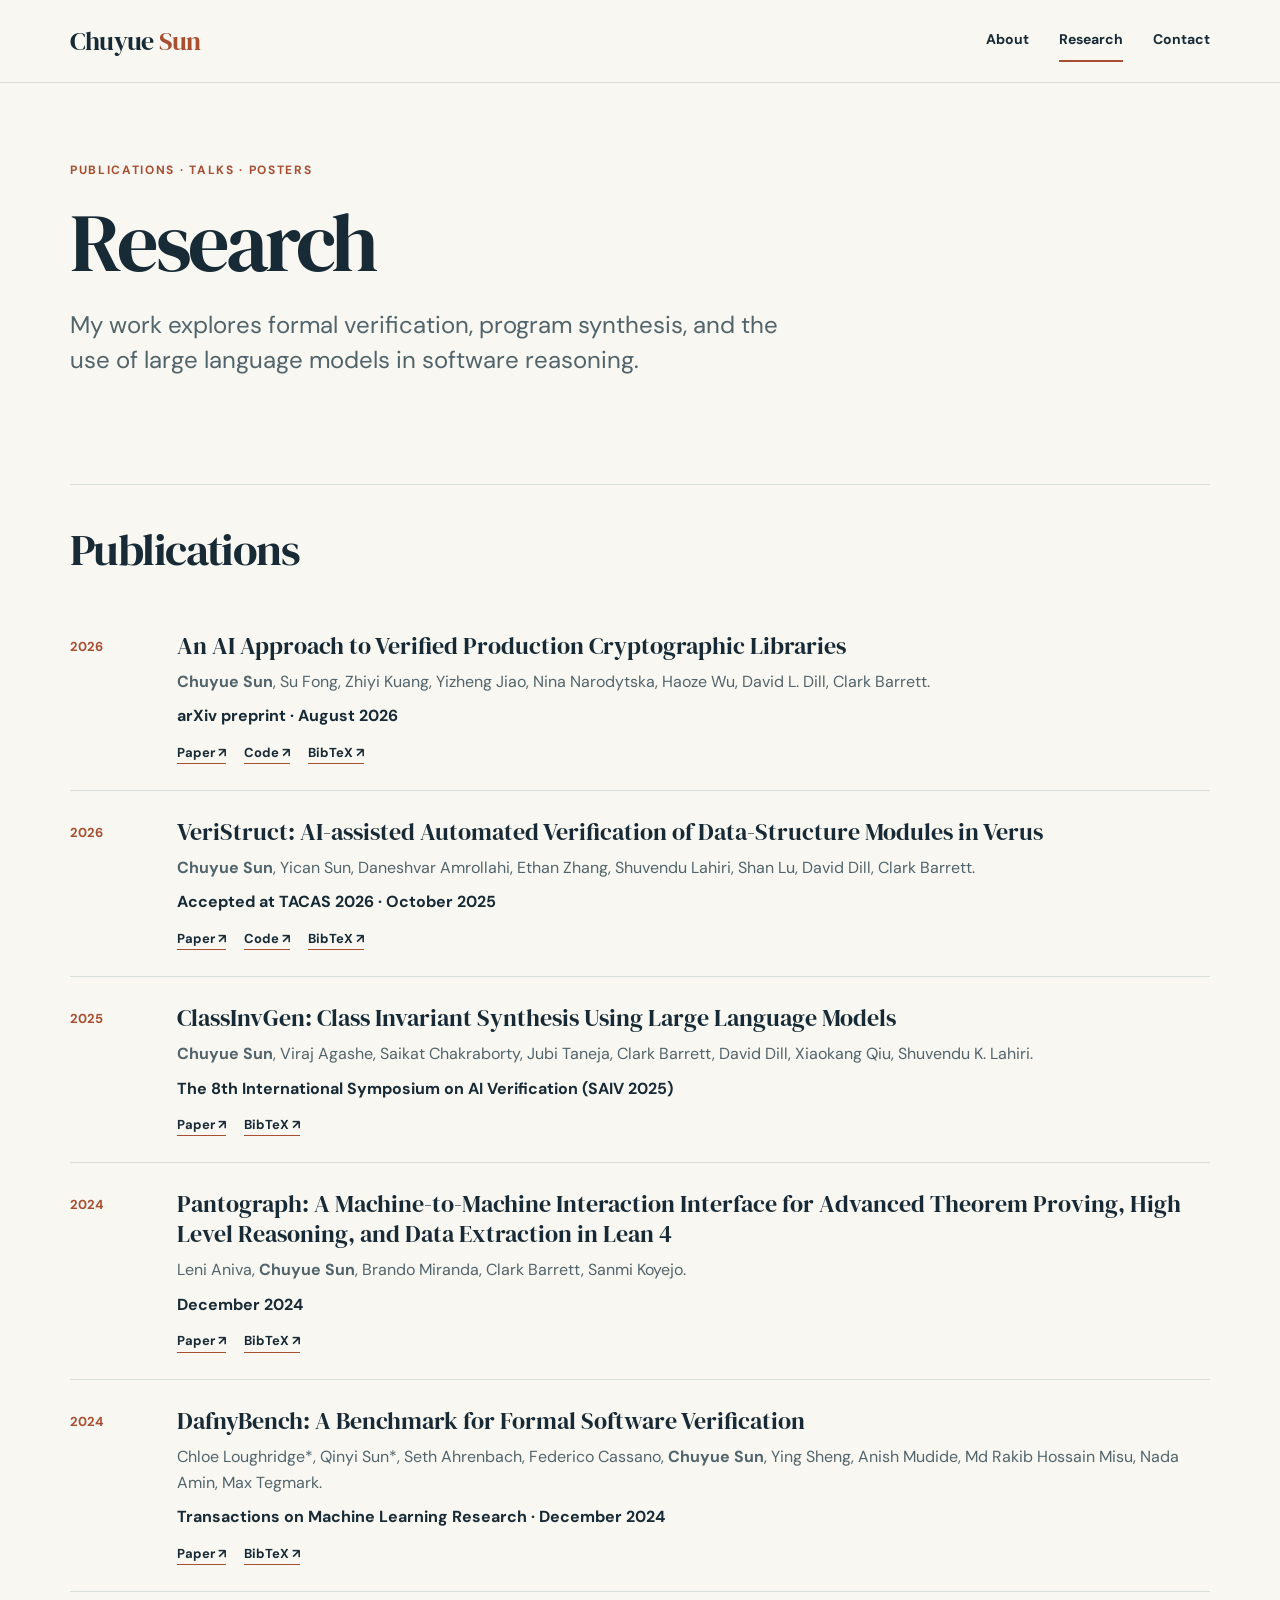
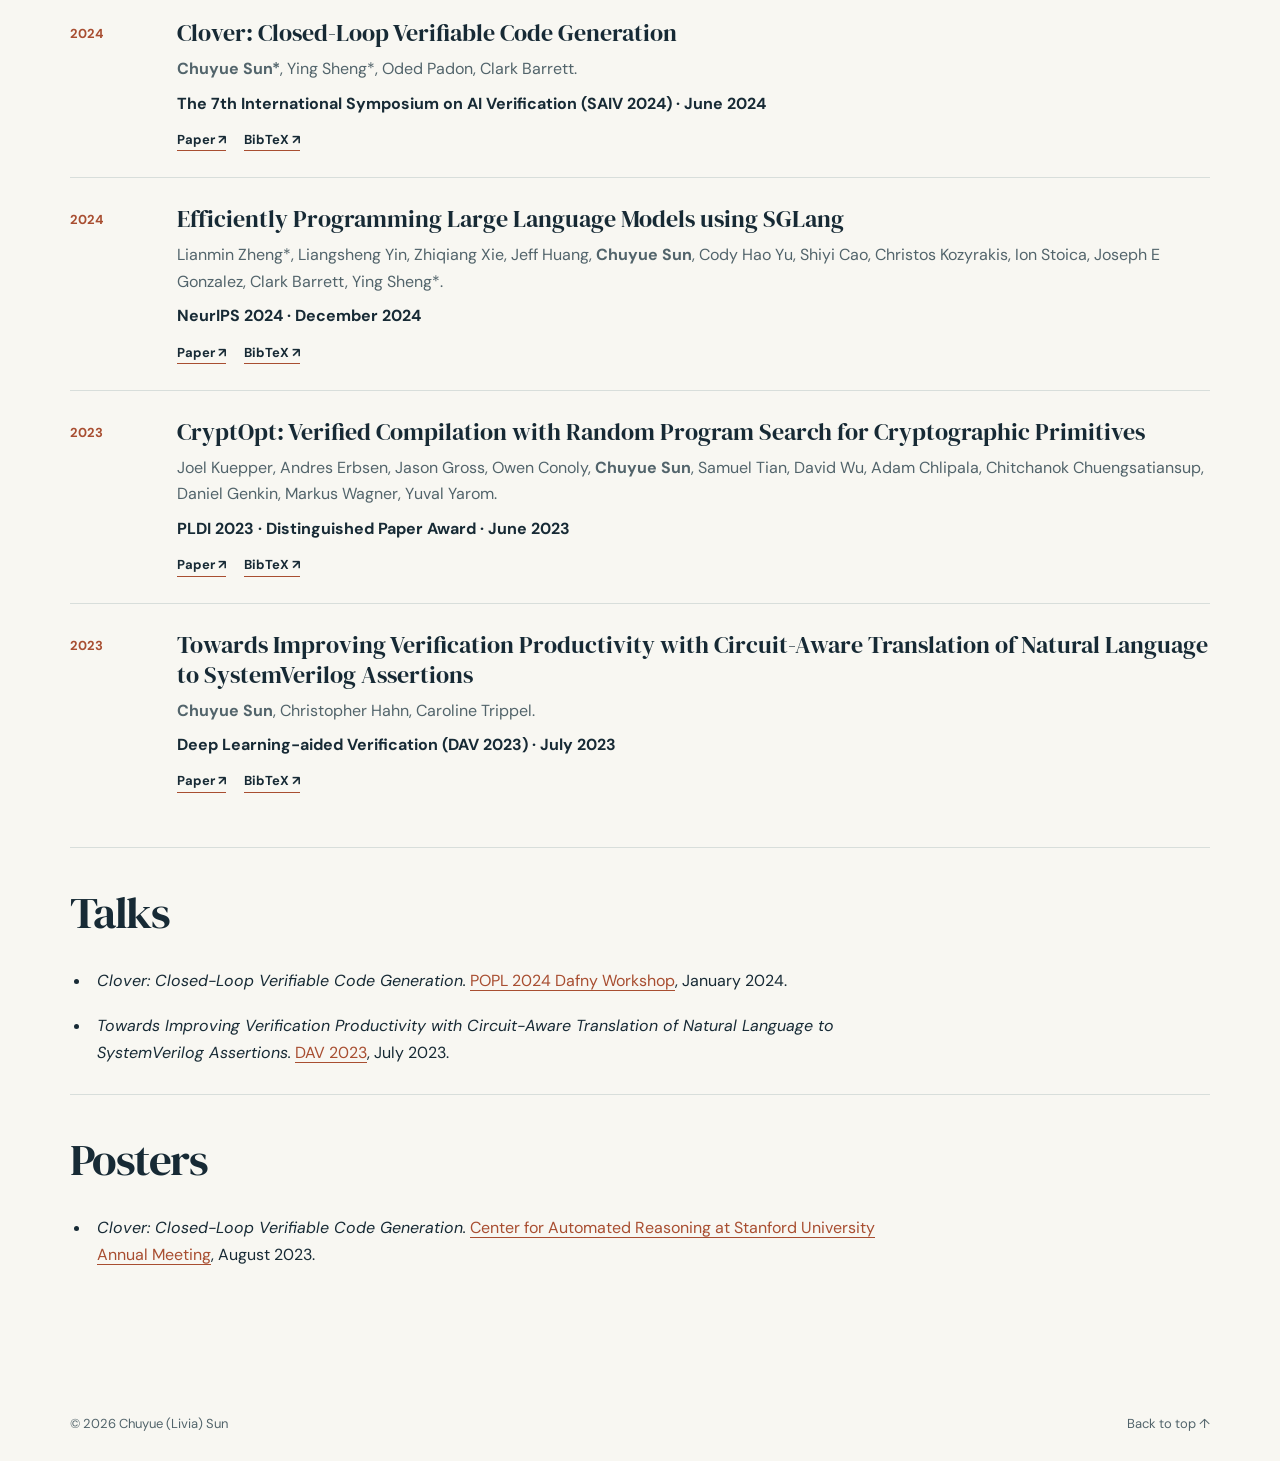
==== research.html @ 9aad71a8 "Create personal academic website" ====
<!doctype html>
<html lang="en">
<head>
  <meta charset="utf-8">
  <meta name="viewport" content="width=device-width, initial-scale=1">
  <meta name="description" content="Publications, talks, and posters by Chuyue (Livia) Sun.">
  <title>Research — Chuyue (Livia) Sun</title>
  <link rel="stylesheet" href="styles.css">
</head>
<body>
  <a class="skip-link" href="#main">Skip to content</a>
  <header class="site-header"><div class="container header-inner">
    <a class="wordmark" href="./">Chuyue <span>Sun</span></a>
    <nav aria-label="Main navigation"><a href="./">About</a><a aria-current="page" href="research.html">Research</a><a href="./#contact">Contact</a></nav>
  </div></header>
  <main id="main" class="container research-layout">
    <div class="page-intro"><p class="eyebrow">Publications · Talks · Posters</p><h1>Research</h1><p class="lead">My work explores formal verification, program synthesis, and the use of large language models in software reasoning.</p></div>
    <section class="research-section" aria-labelledby="publications"><h2 id="publications">Publications</h2>
      <article class="publication"><span class="pub-year">2026</span><div><h3>An AI Approach to Verified Production Cryptographic Libraries</h3><p><strong>Chuyue Sun</strong>, Su Fong, Zhiyi Kuang, Yizheng Jiao, Nina Narodytska, Haoze Wu, David L. Dill, Clark Barrett.</p><p class="venue">arXiv preprint · August 2026</p><div class="pub-links"><a href="https://arxiv.org/pdf/2608.00965">Paper ↗</a><a href="https://github.com/ChuyueSun/CryptoProver">Code ↗</a><a href="bibtex/cryptoprover.html">BibTeX ↗</a></div></div></article>
      <article class="publication"><span class="pub-year">2026</span><div><h3>VeriStruct: AI-assisted Automated Verification of Data-Structure Modules in Verus</h3><p><strong>Chuyue Sun</strong>, Yican Sun, Daneshvar Amrollahi, Ethan Zhang, Shuvendu Lahiri, Shan Lu, David Dill, Clark Barrett.</p><p class="venue">Accepted at TACAS 2026 · October 2025</p><div class="pub-links"><a href="https://arxiv.org/abs/2510.25015">Paper ↗</a><a href="https://github.com/ChuyueSun/VeriStruct">Code ↗</a><a href="bibtex/veristruct.html">BibTeX ↗</a></div></div></article>
      <article class="publication"><span class="pub-year">2025</span><div><h3>ClassInvGen: Class Invariant Synthesis Using Large Language Models</h3><p><strong>Chuyue Sun</strong>, Viraj Agashe, Saikat Chakraborty, Jubi Taneja, Clark Barrett, David Dill, Xiaokang Qiu, Shuvendu K. Lahiri.</p><p class="venue">The 8th International Symposium on AI Verification (SAIV 2025)</p><div class="pub-links"><a href="https://link.springer.com/chapter/10.1007/978-3-031-99991-8_4">Paper ↗</a><a href="bibtex/classinvgen.html">BibTeX ↗</a></div></div></article>
      <article class="publication"><span class="pub-year">2024</span><div><h3>Pantograph: A Machine-to-Machine Interaction Interface for Advanced Theorem Proving, High Level Reasoning, and Data Extraction in Lean 4</h3><p>Leni Aniva, <strong>Chuyue Sun</strong>, Brando Miranda, Clark Barrett, Sanmi Koyejo.</p><p class="venue">December 2024</p><div class="pub-links"><a href="https://arxiv.org/abs/2410.16429">Paper ↗</a><a href="bibtex/pantograph.html">BibTeX ↗</a></div></div></article>
      <article class="publication"><span class="pub-year">2024</span><div><h3>DafnyBench: A Benchmark for Formal Software Verification</h3><p>Chloe Loughridge*, Qinyi Sun*, Seth Ahrenbach, Federico Cassano, <strong>Chuyue Sun</strong>, Ying Sheng, Anish Mudide, Md Rakib Hossain Misu, Nada Amin, Max Tegmark.</p><p class="venue">Transactions on Machine Learning Research · December 2024</p><div class="pub-links"><a href="https://arxiv.org/abs/2406.08467">Paper ↗</a><a href="bibtex/dafnybench.html">BibTeX ↗</a></div></div></article>
      <article class="publication"><span class="pub-year">2024</span><div><h3>Clover: Closed-Loop Verifiable Code Generation</h3><p><strong>Chuyue Sun*</strong>, Ying Sheng*, Oded Padon, Clark Barrett.</p><p class="venue">The 7th International Symposium on AI Verification (SAIV 2024) · June 2024</p><div class="pub-links"><a href="https://arxiv.org/abs/2310.17807">Paper ↗</a><a href="bibtex/clover.html">BibTeX ↗</a></div></div></article>
      <article class="publication"><span class="pub-year">2024</span><div><h3>Efficiently Programming Large Language Models using SGLang</h3><p>Lianmin Zheng*, Liangsheng Yin, Zhiqiang Xie, Jeff Huang, <strong>Chuyue Sun</strong>, Cody Hao Yu, Shiyi Cao, Christos Kozyrakis, Ion Stoica, Joseph E Gonzalez, Clark Barrett, Ying Sheng*.</p><p class="venue">NeurIPS 2024 · December 2024</p><div class="pub-links"><a href="https://arxiv.org/abs/2312.07104">Paper ↗</a><a href="bibtex/sgl.html">BibTeX ↗</a></div></div></article>
      <article class="publication"><span class="pub-year">2023</span><div><h3>CryptOpt: Verified Compilation with Random Program Search for Cryptographic Primitives</h3><p>Joel Kuepper, Andres Erbsen, Jason Gross, Owen Conoly, <strong>Chuyue Sun</strong>, Samuel Tian, David Wu, Adam Chlipala, Chitchanok Chuengsatiansup, Daniel Genkin, Markus Wagner, Yuval Yarom.</p><p class="venue">PLDI 2023 · Distinguished Paper Award · June 2023</p><div class="pub-links"><a href="https://arxiv.org/abs/2211.10665">Paper ↗</a><a href="bibtex/cryptopt.html">BibTeX ↗</a></div></div></article>
      <article class="publication"><span class="pub-year">2023</span><div><h3>Towards Improving Verification Productivity with Circuit-Aware Translation of Natural Language to SystemVerilog Assertions</h3><p><strong>Chuyue Sun</strong>, Christopher Hahn, Caroline Trippel.</p><p class="venue">Deep Learning-aided Verification (DAV 2023) · July 2023</p><div class="pub-links"><a href="https://openreview.net/forum?id=FKH8qCuM44">Paper ↗</a><a href="bibtex/nl2spec.html">BibTeX ↗</a></div></div></article>
    </section>
    <section class="research-section" aria-labelledby="talks"><h2 id="talks">Talks</h2><ul class="small-list"><li><em>Clover: Closed-Loop Verifiable Code Generation.</em> <a href="https://popl24.sigplan.org/details/dafny-2024-papers/1/CLOVER-Closed-Loop-Verifiable-Code-Generation">POPL 2024 Dafny Workshop</a>, January 2024.</li><li><em>Towards Improving Verification Productivity with Circuit-Aware Translation of Natural Language to SystemVerilog Assertions.</em> <a href="https://dav-workshop.github.io/">DAV 2023</a>, July 2023.</li></ul></section>
    <section class="research-section" aria-labelledby="posters"><h2 id="posters">Posters</h2><ul class="small-list"><li><em>Clover: Closed-Loop Verifiable Code Generation.</em> <a href="https://centaur.stanford.edu/event_centaur_2023.html">Center for Automated Reasoning at Stanford University Annual Meeting</a>, August 2023.</li></ul></section>
  </main>
  <footer class="site-footer"><div class="container"><span>© 2026 Chuyue (Livia) Sun</span><a href="#main">Back to top ↑</a></div></footer>
</body>
</html>
---- styles.css ----
@import url('https://fonts.googleapis.com/css2?family=DM+Sans:wght@400;500;600;700&family=DM+Serif+Display:ital@0;1&display=swap');

:root { color-scheme: light; --ink:#172a35; --muted:#52646b; --paper:#f8f7f2; --white:#fff; --accent:#a84e31; --line:#d8dedb; }
* { box-sizing:border-box; }
html { scroll-behavior:smooth; }
body { margin:0; background:var(--paper); color:var(--ink); font-family:'DM Sans',Arial,sans-serif; font-size:16px; line-height:1.65; }
a { color:inherit; text-underline-offset:.22em; }
a:hover { color:var(--accent); }
a:focus-visible { outline:3px solid var(--accent); outline-offset:4px; }
.container { width:min(1140px, calc(100% - 48px)); margin-inline:auto; }
.skip-link { position:absolute; top:-100px; left:16px; z-index:10; padding:10px 16px; background:var(--ink); color:white; }
.skip-link:focus { top:12px; }
.site-header { border-bottom:1px solid var(--line); }
.header-inner { min-height:82px; display:flex; align-items:center; justify-content:space-between; gap:24px; }
.wordmark { font-family:'DM Serif Display',Georgia,serif; font-size:26px; text-decoration:none; letter-spacing:-.03em; white-space:nowrap; }
.wordmark span { color:var(--accent); }
nav { display:flex; gap:30px; align-items:center; font-size:14px; font-weight:700; }
nav a { text-decoration:none; padding:8px 0; border-bottom:2px solid transparent; }
nav a[aria-current] { border-color:var(--accent); }
.hero { min-height:620px; padding-block:84px 94px; display:grid; grid-template-columns:1.25fr .75fr; align-items:center; gap:9%; }
.eyebrow,.section-kicker,.work-meta { color:var(--accent); text-transform:uppercase; letter-spacing:.14em; font-size:12px; font-weight:700; }
h1,h2,h3,p { margin-top:0; }
h1,h2,h3 { font-family:'DM Serif Display',Georgia,serif; font-weight:400; line-height:1.12; }
h1 { font-size:clamp(56px,6.4vw,94px); letter-spacing:-.045em; margin:25px 0 24px; }
h1 em { color:var(--accent); font-weight:400; white-space:nowrap; }
.lead { color:var(--muted); font-size:clamp(19px,2vw,24px); line-height:1.48; max-width:560px; }
.hero-actions { display:flex; align-items:center; gap:32px; flex-wrap:wrap; margin-top:36px; }
.button { display:inline-flex; align-items:center; gap:30px; background:var(--ink); color:white; padding:15px 22px; text-decoration:none; font-weight:700; font-size:14px; }
.button:hover { background:var(--accent); color:white; }
.text-link { font-weight:700; font-size:14px; text-decoration:none; border-bottom:1px solid currentColor; padding-bottom:3px; }
.portrait-wrap { position:relative; max-width:420px; margin-left:auto; }
.portrait { width:100%; height:auto; aspect-ratio:1; object-fit:cover; display:block; filter:saturate(.85); }
.portrait-caption { position:absolute; right:-22px; bottom:-22px; padding:10px 15px; background:var(--white); font-family:'DM Serif Display',Georgia,serif; font-size:18px; box-shadow:0 8px 30px #172a351c; }
.section-band { background:#e9eeea; padding:94px 0 100px; }
.about-grid,.contact-grid { display:grid; grid-template-columns:1fr 1.2fr; gap:12%; }
.section-kicker { margin-bottom:24px; }
h2 { font-size:clamp(38px,4.3vw,60px); letter-spacing:-.035em; margin-bottom:0; }
.prose { font-size:18px; line-height:1.8; }
.prose p:last-child { margin-bottom:0; }
.prose a { text-decoration-color:var(--accent); }
.featured { padding-block:96px 110px; }
.section-heading { display:flex; justify-content:space-between; align-items:end; gap:24px; margin-bottom:40px; }
.featured-grid { display:grid; grid-template-columns:repeat(3,1fr); border-top:1px solid var(--line); border-left:1px solid var(--line); }
.work-card { min-height:295px; padding:30px; border-right:1px solid var(--line); border-bottom:1px solid var(--line); display:flex; flex-direction:column; }
.work-card h3 { font-size:32px; margin:16px 0 11px; }
.work-card p:not(.work-meta) { color:var(--muted); }
.work-card a { margin-top:auto; font-size:14px; font-weight:700; text-decoration:none; }
.contact-band { background:var(--ink); color:white; padding:86px 0 96px; }
.contact-band .section-kicker { color:#e9a38d; }
.contact-band a:hover { color:#e9a38d; }
.social-links { display:flex; gap:26px; flex-wrap:wrap; margin-top:8px; font-size:16px; font-weight:700; }
.site-footer { font-size:13px; color:var(--muted); }
.site-footer .container { min-height:74px; display:flex; align-items:center; justify-content:space-between; gap:20px; }
.site-footer a { text-decoration:none; }

.page-intro { padding:78px 0 54px; max-width:850px; }
.page-intro h1 { margin:16px 0 18px; }
.page-intro .lead { max-width:740px; }
.research-layout { padding-bottom:100px; }
.research-section { border-top:1px solid var(--line); padding-top:40px; margin-top:28px; }
.research-section h2 { font-size:clamp(34px,3.5vw,48px); margin-bottom:30px; }
.publication { display:grid; grid-template-columns:85px 1fr; gap:22px; padding:26px 0; border-top:1px solid var(--line); }
.publication:first-of-type { border-top:0; }
.pub-year { color:var(--accent); font-size:13px; font-weight:700; padding-top:5px; }
.publication h3 { font-size:24px; line-height:1.25; margin-bottom:8px; }
.publication p { color:var(--muted); margin:0 0 8px; }
.publication .venue { color:var(--ink); font-weight:700; }
.pub-links { display:flex; flex-wrap:wrap; gap:18px; margin-top:12px; font-size:13px; font-weight:700; }
.pub-links a { text-decoration:none; border-bottom:1px solid var(--accent); }
.small-list { padding-left:21px; max-width:850px; }
.small-list li { margin-bottom:19px; padding-left:6px; }
.small-list a { color:var(--accent); }
@media (max-width:800px) { .hero { min-height:0; grid-template-columns:1fr; gap:50px; padding-block:64px 78px; } .portrait-wrap { width:min(440px,90%); margin:0 auto; } .about-grid,.contact-grid { grid-template-columns:1fr; gap:28px; } .featured-grid { grid-template-columns:1fr; } .work-card { min-height:220px; } }
@media (max-width:520px) { .container { width:min(100% - 32px,1140px); } .header-inner { min-height:70px; } .wordmark { font-size:22px; } nav { gap:14px; font-size:12px; } .hero { padding-top:48px; } h1 { font-size:52px; } .hero-actions { gap:22px; } .section-band,.featured,.contact-band { padding-block:64px; } .section-heading { align-items:start; flex-direction:column; } .publication { grid-template-columns:1fr; gap:4px; } .page-intro { padding-block:56px 34px; } .site-footer .container { flex-wrap:wrap; padding-block:20px; } }
@media (prefers-reduced-motion:reduce) { html { scroll-behavior:auto; } }
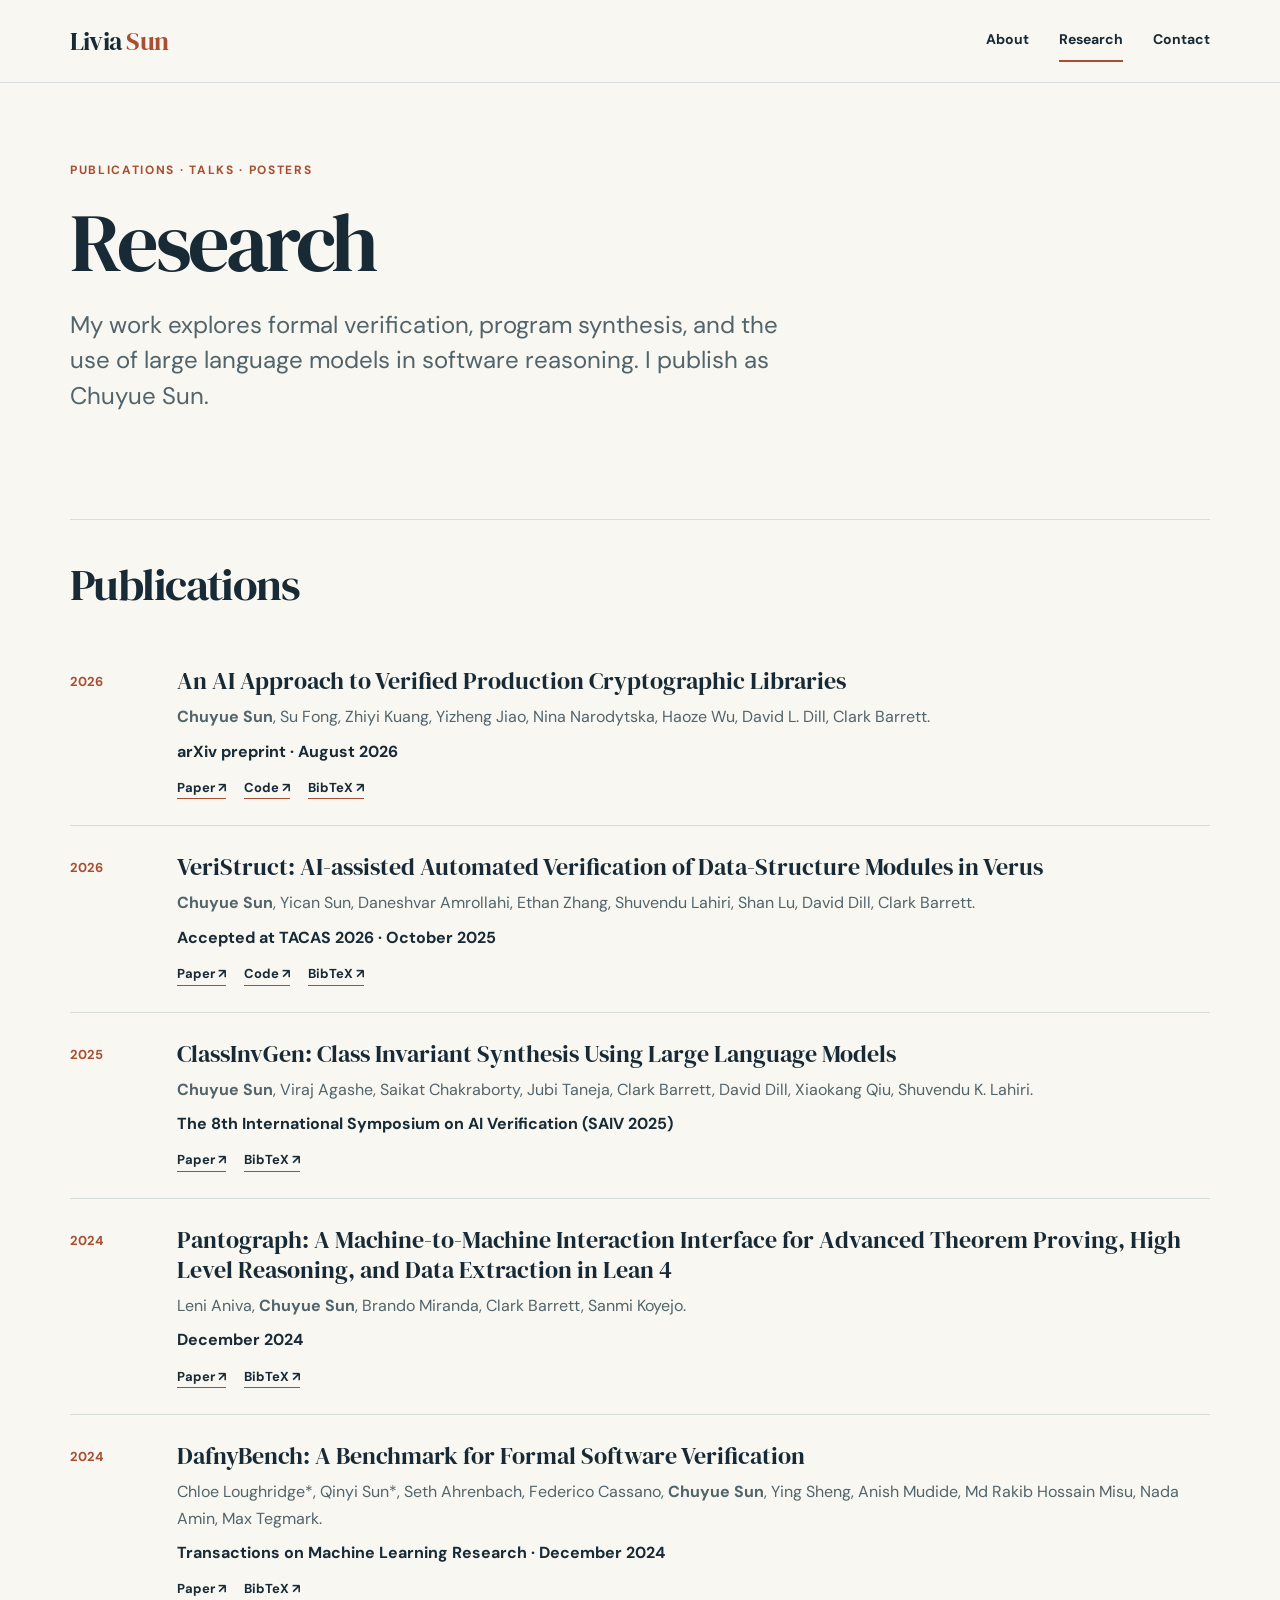
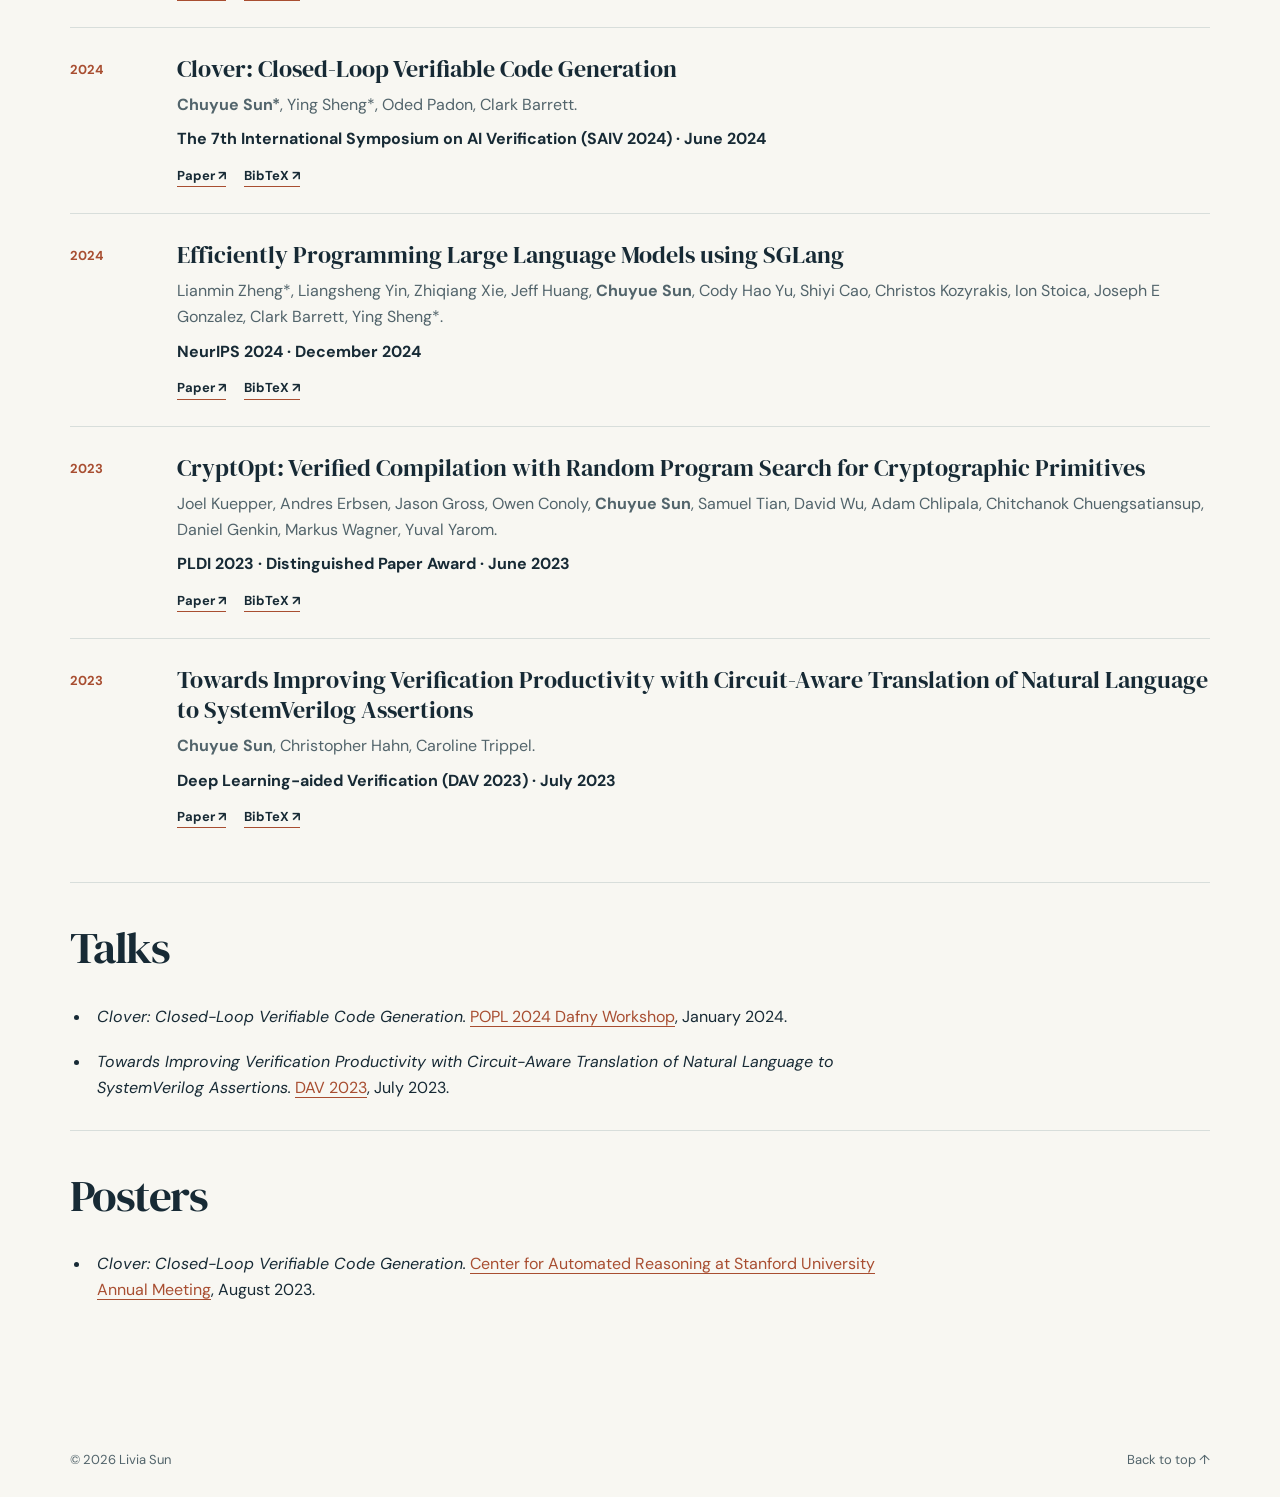
==== commit 12d30bb9: "Show Livia as public-facing name" ====
--- a/research.html
+++ b/research.html
@@ -3,18 +3,18 @@
 <head>
   <meta charset="utf-8">
   <meta name="viewport" content="width=device-width, initial-scale=1">
-  <meta name="description" content="Publications, talks, and posters by Chuyue (Livia) Sun.">
-  <title>Research — Chuyue (Livia) Sun</title>
+  <meta name="description" content="Publications, talks, and posters by Livia Sun, publishing as Chuyue Sun.">
+  <title>Research — Livia Sun</title>
   <link rel="stylesheet" href="styles.css">
 </head>
 <body>
   <a class="skip-link" href="#main">Skip to content</a>
   <header class="site-header"><div class="container header-inner">
-    <a class="wordmark" href="./">Chuyue <span>Sun</span></a>
+    <a class="wordmark" href="./">Livia <span>Sun</span></a>
     <nav aria-label="Main navigation"><a href="./">About</a><a aria-current="page" href="research.html">Research</a><a href="./#contact">Contact</a></nav>
   </div></header>
   <main id="main" class="container research-layout">
-    <div class="page-intro"><p class="eyebrow">Publications · Talks · Posters</p><h1>Research</h1><p class="lead">My work explores formal verification, program synthesis, and the use of large language models in software reasoning.</p></div>
+    <div class="page-intro"><p class="eyebrow">Publications · Talks · Posters</p><h1>Research</h1><p class="lead">My work explores formal verification, program synthesis, and the use of large language models in software reasoning. I publish as Chuyue Sun.</p></div>
     <section class="research-section" aria-labelledby="publications"><h2 id="publications">Publications</h2>
       <article class="publication"><span class="pub-year">2026</span><div><h3>An AI Approach to Verified Production Cryptographic Libraries</h3><p><strong>Chuyue Sun</strong>, Su Fong, Zhiyi Kuang, Yizheng Jiao, Nina Narodytska, Haoze Wu, David L. Dill, Clark Barrett.</p><p class="venue">arXiv preprint · August 2026</p><div class="pub-links"><a href="https://arxiv.org/pdf/2608.00965">Paper ↗</a><a href="https://github.com/ChuyueSun/CryptoProver">Code ↗</a><a href="bibtex/cryptoprover.html">BibTeX ↗</a></div></div></article>
       <article class="publication"><span class="pub-year">2026</span><div><h3>VeriStruct: AI-assisted Automated Verification of Data-Structure Modules in Verus</h3><p><strong>Chuyue Sun</strong>, Yican Sun, Daneshvar Amrollahi, Ethan Zhang, Shuvendu Lahiri, Shan Lu, David Dill, Clark Barrett.</p><p class="venue">Accepted at TACAS 2026 · October 2025</p><div class="pub-links"><a href="https://arxiv.org/abs/2510.25015">Paper ↗</a><a href="https://github.com/ChuyueSun/VeriStruct">Code ↗</a><a href="bibtex/veristruct.html">BibTeX ↗</a></div></div></article>
@@ -29,6 +29,6 @@
     <section class="research-section" aria-labelledby="talks"><h2 id="talks">Talks</h2><ul class="small-list"><li><em>Clover: Closed-Loop Verifiable Code Generation.</em> <a href="https://popl24.sigplan.org/details/dafny-2024-papers/1/CLOVER-Closed-Loop-Verifiable-Code-Generation">POPL 2024 Dafny Workshop</a>, January 2024.</li><li><em>Towards Improving Verification Productivity with Circuit-Aware Translation of Natural Language to SystemVerilog Assertions.</em> <a href="https://dav-workshop.github.io/">DAV 2023</a>, July 2023.</li></ul></section>
     <section class="research-section" aria-labelledby="posters"><h2 id="posters">Posters</h2><ul class="small-list"><li><em>Clover: Closed-Loop Verifiable Code Generation.</em> <a href="https://centaur.stanford.edu/event_centaur_2023.html">Center for Automated Reasoning at Stanford University Annual Meeting</a>, August 2023.</li></ul></section>
   </main>
-  <footer class="site-footer"><div class="container"><span>© 2026 Chuyue (Livia) Sun</span><a href="#main">Back to top ↑</a></div></footer>
+  <footer class="site-footer"><div class="container"><span>© 2026 Livia Sun</span><a href="#main">Back to top ↑</a></div></footer>
 </body>
 </html>
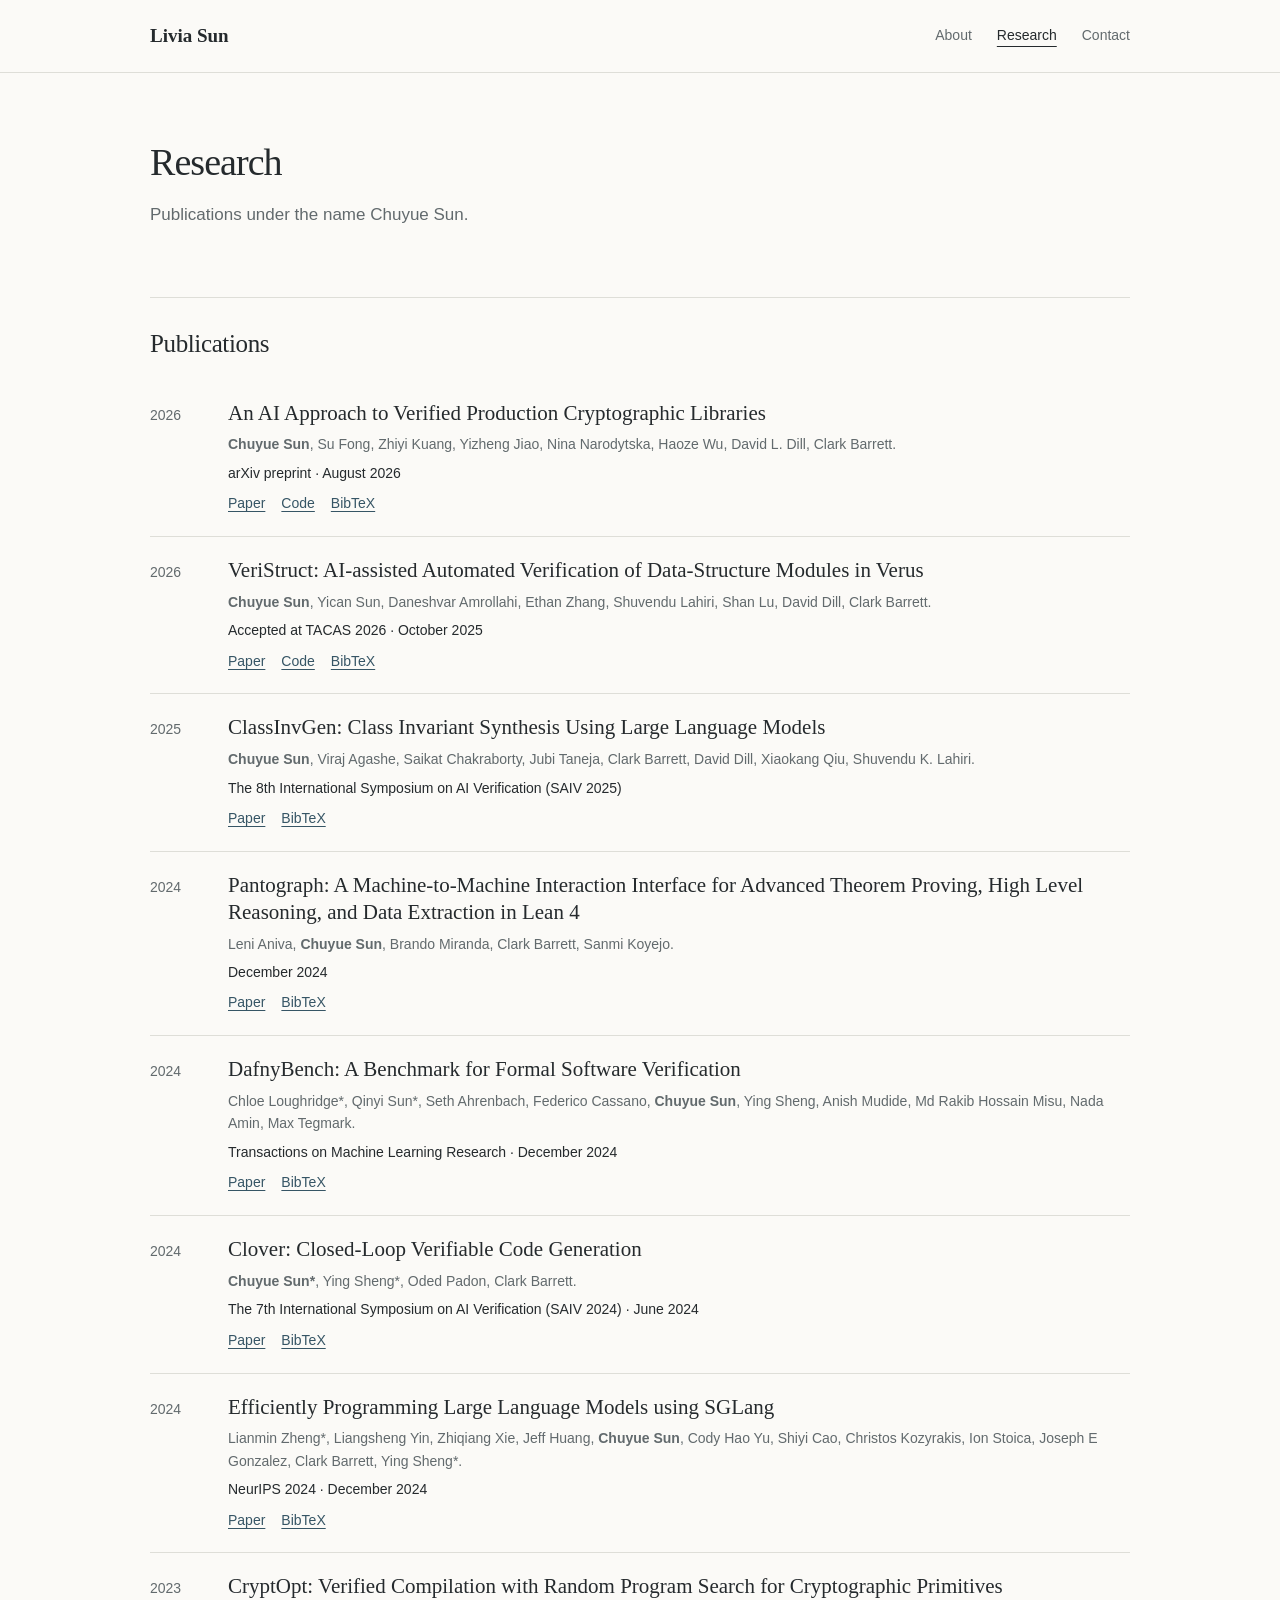
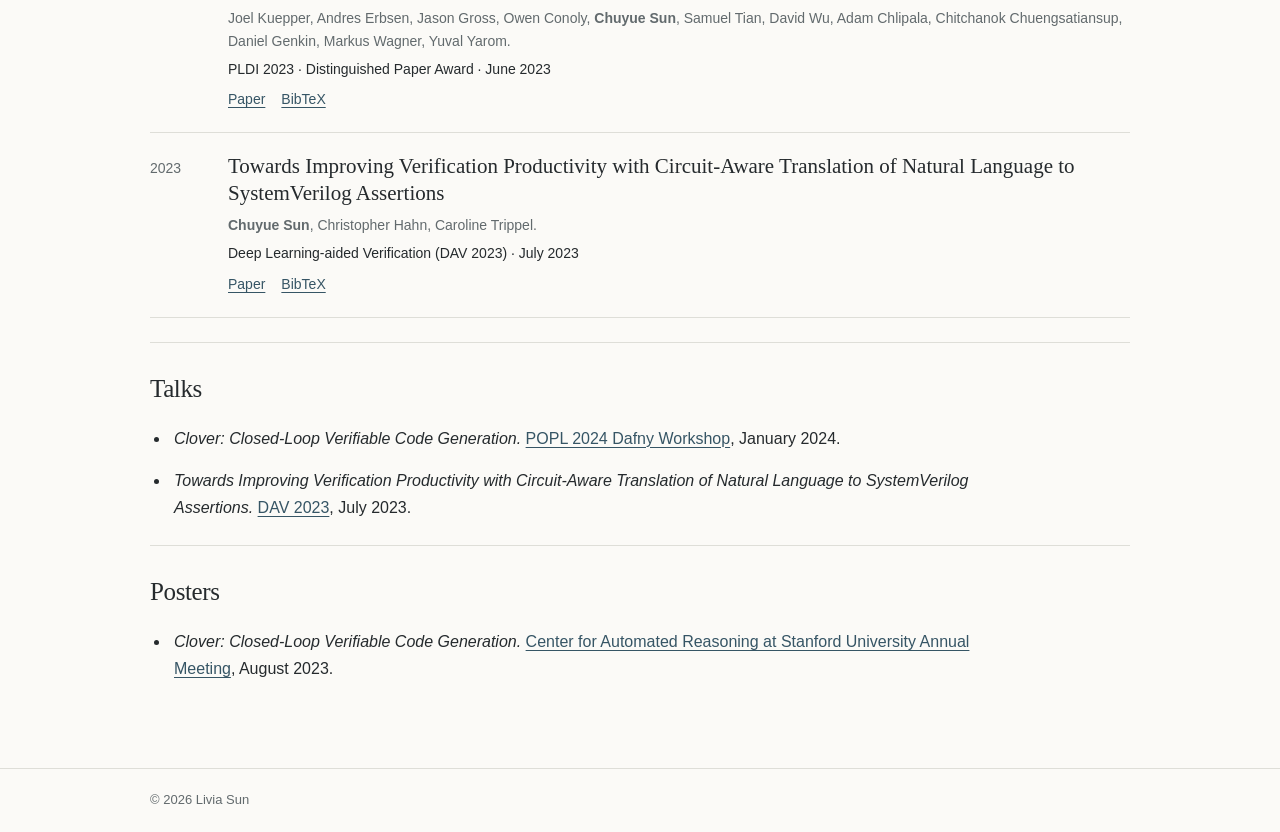
==== commit cc01826d: "Simplify personal website presentation" ====
--- a/research.html
+++ b/research.html
@@ -10,25 +10,25 @@
 <body>
   <a class="skip-link" href="#main">Skip to content</a>
   <header class="site-header"><div class="container header-inner">
-    <a class="wordmark" href="./">Livia <span>Sun</span></a>
+    <a class="wordmark" href="./">Livia Sun</a>
     <nav aria-label="Main navigation"><a href="./">About</a><a aria-current="page" href="research.html">Research</a><a href="./#contact">Contact</a></nav>
   </div></header>
   <main id="main" class="container research-layout">
-    <div class="page-intro"><p class="eyebrow">Publications · Talks · Posters</p><h1>Research</h1><p class="lead">My work explores formal verification, program synthesis, and the use of large language models in software reasoning. I publish as Chuyue Sun.</p></div>
+    <div class="page-intro"><h1>Research</h1><p class="lead">Publications under the name Chuyue Sun.</p></div>
     <section class="research-section" aria-labelledby="publications"><h2 id="publications">Publications</h2>
-      <article class="publication"><span class="pub-year">2026</span><div><h3>An AI Approach to Verified Production Cryptographic Libraries</h3><p><strong>Chuyue Sun</strong>, Su Fong, Zhiyi Kuang, Yizheng Jiao, Nina Narodytska, Haoze Wu, David L. Dill, Clark Barrett.</p><p class="venue">arXiv preprint · August 2026</p><div class="pub-links"><a href="https://arxiv.org/pdf/2608.00965">Paper ↗</a><a href="https://github.com/ChuyueSun/CryptoProver">Code ↗</a><a href="bibtex/cryptoprover.html">BibTeX ↗</a></div></div></article>
-      <article class="publication"><span class="pub-year">2026</span><div><h3>VeriStruct: AI-assisted Automated Verification of Data-Structure Modules in Verus</h3><p><strong>Chuyue Sun</strong>, Yican Sun, Daneshvar Amrollahi, Ethan Zhang, Shuvendu Lahiri, Shan Lu, David Dill, Clark Barrett.</p><p class="venue">Accepted at TACAS 2026 · October 2025</p><div class="pub-links"><a href="https://arxiv.org/abs/2510.25015">Paper ↗</a><a href="https://github.com/ChuyueSun/VeriStruct">Code ↗</a><a href="bibtex/veristruct.html">BibTeX ↗</a></div></div></article>
-      <article class="publication"><span class="pub-year">2025</span><div><h3>ClassInvGen: Class Invariant Synthesis Using Large Language Models</h3><p><strong>Chuyue Sun</strong>, Viraj Agashe, Saikat Chakraborty, Jubi Taneja, Clark Barrett, David Dill, Xiaokang Qiu, Shuvendu K. Lahiri.</p><p class="venue">The 8th International Symposium on AI Verification (SAIV 2025)</p><div class="pub-links"><a href="https://link.springer.com/chapter/10.1007/978-3-031-99991-8_4">Paper ↗</a><a href="bibtex/classinvgen.html">BibTeX ↗</a></div></div></article>
-      <article class="publication"><span class="pub-year">2024</span><div><h3>Pantograph: A Machine-to-Machine Interaction Interface for Advanced Theorem Proving, High Level Reasoning, and Data Extraction in Lean 4</h3><p>Leni Aniva, <strong>Chuyue Sun</strong>, Brando Miranda, Clark Barrett, Sanmi Koyejo.</p><p class="venue">December 2024</p><div class="pub-links"><a href="https://arxiv.org/abs/2410.16429">Paper ↗</a><a href="bibtex/pantograph.html">BibTeX ↗</a></div></div></article>
-      <article class="publication"><span class="pub-year">2024</span><div><h3>DafnyBench: A Benchmark for Formal Software Verification</h3><p>Chloe Loughridge*, Qinyi Sun*, Seth Ahrenbach, Federico Cassano, <strong>Chuyue Sun</strong>, Ying Sheng, Anish Mudide, Md Rakib Hossain Misu, Nada Amin, Max Tegmark.</p><p class="venue">Transactions on Machine Learning Research · December 2024</p><div class="pub-links"><a href="https://arxiv.org/abs/2406.08467">Paper ↗</a><a href="bibtex/dafnybench.html">BibTeX ↗</a></div></div></article>
-      <article class="publication"><span class="pub-year">2024</span><div><h3>Clover: Closed-Loop Verifiable Code Generation</h3><p><strong>Chuyue Sun*</strong>, Ying Sheng*, Oded Padon, Clark Barrett.</p><p class="venue">The 7th International Symposium on AI Verification (SAIV 2024) · June 2024</p><div class="pub-links"><a href="https://arxiv.org/abs/2310.17807">Paper ↗</a><a href="bibtex/clover.html">BibTeX ↗</a></div></div></article>
-      <article class="publication"><span class="pub-year">2024</span><div><h3>Efficiently Programming Large Language Models using SGLang</h3><p>Lianmin Zheng*, Liangsheng Yin, Zhiqiang Xie, Jeff Huang, <strong>Chuyue Sun</strong>, Cody Hao Yu, Shiyi Cao, Christos Kozyrakis, Ion Stoica, Joseph E Gonzalez, Clark Barrett, Ying Sheng*.</p><p class="venue">NeurIPS 2024 · December 2024</p><div class="pub-links"><a href="https://arxiv.org/abs/2312.07104">Paper ↗</a><a href="bibtex/sgl.html">BibTeX ↗</a></div></div></article>
-      <article class="publication"><span class="pub-year">2023</span><div><h3>CryptOpt: Verified Compilation with Random Program Search for Cryptographic Primitives</h3><p>Joel Kuepper, Andres Erbsen, Jason Gross, Owen Conoly, <strong>Chuyue Sun</strong>, Samuel Tian, David Wu, Adam Chlipala, Chitchanok Chuengsatiansup, Daniel Genkin, Markus Wagner, Yuval Yarom.</p><p class="venue">PLDI 2023 · Distinguished Paper Award · June 2023</p><div class="pub-links"><a href="https://arxiv.org/abs/2211.10665">Paper ↗</a><a href="bibtex/cryptopt.html">BibTeX ↗</a></div></div></article>
-      <article class="publication"><span class="pub-year">2023</span><div><h3>Towards Improving Verification Productivity with Circuit-Aware Translation of Natural Language to SystemVerilog Assertions</h3><p><strong>Chuyue Sun</strong>, Christopher Hahn, Caroline Trippel.</p><p class="venue">Deep Learning-aided Verification (DAV 2023) · July 2023</p><div class="pub-links"><a href="https://openreview.net/forum?id=FKH8qCuM44">Paper ↗</a><a href="bibtex/nl2spec.html">BibTeX ↗</a></div></div></article>
+      <article class="publication"><span class="pub-year">2026</span><div><h3>An AI Approach to Verified Production Cryptographic Libraries</h3><p><strong>Chuyue Sun</strong>, Su Fong, Zhiyi Kuang, Yizheng Jiao, Nina Narodytska, Haoze Wu, David L. Dill, Clark Barrett.</p><p class="venue">arXiv preprint · August 2026</p><div class="pub-links"><a href="https://arxiv.org/pdf/2608.00965">Paper</a><a href="https://github.com/ChuyueSun/CryptoProver">Code</a><a href="bibtex/cryptoprover.html">BibTeX</a></div></div></article>
+      <article class="publication"><span class="pub-year">2026</span><div><h3>VeriStruct: AI-assisted Automated Verification of Data-Structure Modules in Verus</h3><p><strong>Chuyue Sun</strong>, Yican Sun, Daneshvar Amrollahi, Ethan Zhang, Shuvendu Lahiri, Shan Lu, David Dill, Clark Barrett.</p><p class="venue">Accepted at TACAS 2026 · October 2025</p><div class="pub-links"><a href="https://arxiv.org/abs/2510.25015">Paper</a><a href="https://github.com/ChuyueSun/VeriStruct">Code</a><a href="bibtex/veristruct.html">BibTeX</a></div></div></article>
+      <article class="publication"><span class="pub-year">2025</span><div><h3>ClassInvGen: Class Invariant Synthesis Using Large Language Models</h3><p><strong>Chuyue Sun</strong>, Viraj Agashe, Saikat Chakraborty, Jubi Taneja, Clark Barrett, David Dill, Xiaokang Qiu, Shuvendu K. Lahiri.</p><p class="venue">The 8th International Symposium on AI Verification (SAIV 2025)</p><div class="pub-links"><a href="https://link.springer.com/chapter/10.1007/978-3-031-99991-8_4">Paper</a><a href="bibtex/classinvgen.html">BibTeX</a></div></div></article>
+      <article class="publication"><span class="pub-year">2024</span><div><h3>Pantograph: A Machine-to-Machine Interaction Interface for Advanced Theorem Proving, High Level Reasoning, and Data Extraction in Lean 4</h3><p>Leni Aniva, <strong>Chuyue Sun</strong>, Brando Miranda, Clark Barrett, Sanmi Koyejo.</p><p class="venue">December 2024</p><div class="pub-links"><a href="https://arxiv.org/abs/2410.16429">Paper</a><a href="bibtex/pantograph.html">BibTeX</a></div></div></article>
+      <article class="publication"><span class="pub-year">2024</span><div><h3>DafnyBench: A Benchmark for Formal Software Verification</h3><p>Chloe Loughridge*, Qinyi Sun*, Seth Ahrenbach, Federico Cassano, <strong>Chuyue Sun</strong>, Ying Sheng, Anish Mudide, Md Rakib Hossain Misu, Nada Amin, Max Tegmark.</p><p class="venue">Transactions on Machine Learning Research · December 2024</p><div class="pub-links"><a href="https://arxiv.org/abs/2406.08467">Paper</a><a href="bibtex/dafnybench.html">BibTeX</a></div></div></article>
+      <article class="publication"><span class="pub-year">2024</span><div><h3>Clover: Closed-Loop Verifiable Code Generation</h3><p><strong>Chuyue Sun*</strong>, Ying Sheng*, Oded Padon, Clark Barrett.</p><p class="venue">The 7th International Symposium on AI Verification (SAIV 2024) · June 2024</p><div class="pub-links"><a href="https://arxiv.org/abs/2310.17807">Paper</a><a href="bibtex/clover.html">BibTeX</a></div></div></article>
+      <article class="publication"><span class="pub-year">2024</span><div><h3>Efficiently Programming Large Language Models using SGLang</h3><p>Lianmin Zheng*, Liangsheng Yin, Zhiqiang Xie, Jeff Huang, <strong>Chuyue Sun</strong>, Cody Hao Yu, Shiyi Cao, Christos Kozyrakis, Ion Stoica, Joseph E Gonzalez, Clark Barrett, Ying Sheng*.</p><p class="venue">NeurIPS 2024 · December 2024</p><div class="pub-links"><a href="https://arxiv.org/abs/2312.07104">Paper</a><a href="bibtex/sgl.html">BibTeX</a></div></div></article>
+      <article class="publication"><span class="pub-year">2023</span><div><h3>CryptOpt: Verified Compilation with Random Program Search for Cryptographic Primitives</h3><p>Joel Kuepper, Andres Erbsen, Jason Gross, Owen Conoly, <strong>Chuyue Sun</strong>, Samuel Tian, David Wu, Adam Chlipala, Chitchanok Chuengsatiansup, Daniel Genkin, Markus Wagner, Yuval Yarom.</p><p class="venue">PLDI 2023 · Distinguished Paper Award · June 2023</p><div class="pub-links"><a href="https://arxiv.org/abs/2211.10665">Paper</a><a href="bibtex/cryptopt.html">BibTeX</a></div></div></article>
+      <article class="publication"><span class="pub-year">2023</span><div><h3>Towards Improving Verification Productivity with Circuit-Aware Translation of Natural Language to SystemVerilog Assertions</h3><p><strong>Chuyue Sun</strong>, Christopher Hahn, Caroline Trippel.</p><p class="venue">Deep Learning-aided Verification (DAV 2023) · July 2023</p><div class="pub-links"><a href="https://openreview.net/forum?id=FKH8qCuM44">Paper</a><a href="bibtex/nl2spec.html">BibTeX</a></div></div></article>
     </section>
     <section class="research-section" aria-labelledby="talks"><h2 id="talks">Talks</h2><ul class="small-list"><li><em>Clover: Closed-Loop Verifiable Code Generation.</em> <a href="https://popl24.sigplan.org/details/dafny-2024-papers/1/CLOVER-Closed-Loop-Verifiable-Code-Generation">POPL 2024 Dafny Workshop</a>, January 2024.</li><li><em>Towards Improving Verification Productivity with Circuit-Aware Translation of Natural Language to SystemVerilog Assertions.</em> <a href="https://dav-workshop.github.io/">DAV 2023</a>, July 2023.</li></ul></section>
     <section class="research-section" aria-labelledby="posters"><h2 id="posters">Posters</h2><ul class="small-list"><li><em>Clover: Closed-Loop Verifiable Code Generation.</em> <a href="https://centaur.stanford.edu/event_centaur_2023.html">Center for Automated Reasoning at Stanford University Annual Meeting</a>, August 2023.</li></ul></section>
   </main>
-  <footer class="site-footer"><div class="container"><span>© 2026 Livia Sun</span><a href="#main">Back to top ↑</a></div></footer>
+  <footer class="site-footer"><div class="container">© 2026 Livia Sun</div></footer>
 </body>
 </html>
--- a/styles.css
+++ b/styles.css
@@ -1,75 +1,89 @@
-@import url('https://fonts.googleapis.com/css2?family=DM+Sans:wght@400;500;600;700&family=DM+Serif+Display:ital@0;1&display=swap');
+:root {
+  color-scheme: light;
+  --ink: #252a2d;
+  --muted: #626a6d;
+  --paper: #fbfaf7;
+  --line: #deded8;
+  --link: #365565;
+}
 
-:root { color-scheme: light; --ink:#172a35; --muted:#52646b; --paper:#f8f7f2; --white:#fff; --accent:#a84e31; --line:#d8dedb; }
-* { box-sizing:border-box; }
-html { scroll-behavior:smooth; }
-body { margin:0; background:var(--paper); color:var(--ink); font-family:'DM Sans',Arial,sans-serif; font-size:16px; line-height:1.65; }
-a { color:inherit; text-underline-offset:.22em; }
-a:hover { color:var(--accent); }
-a:focus-visible { outline:3px solid var(--accent); outline-offset:4px; }
-.container { width:min(1140px, calc(100% - 48px)); margin-inline:auto; }
-.skip-link { position:absolute; top:-100px; left:16px; z-index:10; padding:10px 16px; background:var(--ink); color:white; }
-.skip-link:focus { top:12px; }
-.site-header { border-bottom:1px solid var(--line); }
-.header-inner { min-height:82px; display:flex; align-items:center; justify-content:space-between; gap:24px; }
-.wordmark { font-family:'DM Serif Display',Georgia,serif; font-size:26px; text-decoration:none; letter-spacing:-.03em; white-space:nowrap; }
-.wordmark span { color:var(--accent); }
-nav { display:flex; gap:30px; align-items:center; font-size:14px; font-weight:700; }
-nav a { text-decoration:none; padding:8px 0; border-bottom:2px solid transparent; }
-nav a[aria-current] { border-color:var(--accent); }
-.hero { min-height:620px; padding-block:84px 94px; display:grid; grid-template-columns:1.25fr .75fr; align-items:center; gap:9%; }
-.eyebrow,.section-kicker,.work-meta { color:var(--accent); text-transform:uppercase; letter-spacing:.14em; font-size:12px; font-weight:700; }
-h1,h2,h3,p { margin-top:0; }
-h1,h2,h3 { font-family:'DM Serif Display',Georgia,serif; font-weight:400; line-height:1.12; }
-h1 { font-size:clamp(56px,6.4vw,94px); letter-spacing:-.045em; margin:25px 0 24px; }
-h1 em { color:var(--accent); font-weight:400; white-space:nowrap; }
-.lead { color:var(--muted); font-size:clamp(19px,2vw,24px); line-height:1.48; max-width:560px; }
-.hero-actions { display:flex; align-items:center; gap:32px; flex-wrap:wrap; margin-top:36px; }
-.button { display:inline-flex; align-items:center; gap:30px; background:var(--ink); color:white; padding:15px 22px; text-decoration:none; font-weight:700; font-size:14px; }
-.button:hover { background:var(--accent); color:white; }
-.text-link { font-weight:700; font-size:14px; text-decoration:none; border-bottom:1px solid currentColor; padding-bottom:3px; }
-.portrait-wrap { position:relative; max-width:420px; margin-left:auto; }
-.portrait { width:100%; height:auto; aspect-ratio:1; object-fit:cover; display:block; filter:saturate(.85); }
-.portrait-caption { position:absolute; right:-22px; bottom:-22px; padding:10px 15px; background:var(--white); font-family:'DM Serif Display',Georgia,serif; font-size:18px; box-shadow:0 8px 30px #172a351c; }
-.section-band { background:#e9eeea; padding:94px 0 100px; }
-.about-grid,.contact-grid { display:grid; grid-template-columns:1fr 1.2fr; gap:12%; }
-.section-kicker { margin-bottom:24px; }
-h2 { font-size:clamp(38px,4.3vw,60px); letter-spacing:-.035em; margin-bottom:0; }
-.prose { font-size:18px; line-height:1.8; }
-.prose p:last-child { margin-bottom:0; }
-.prose a { text-decoration-color:var(--accent); }
-.featured { padding-block:96px 110px; }
-.section-heading { display:flex; justify-content:space-between; align-items:end; gap:24px; margin-bottom:40px; }
-.featured-grid { display:grid; grid-template-columns:repeat(3,1fr); border-top:1px solid var(--line); border-left:1px solid var(--line); }
-.work-card { min-height:295px; padding:30px; border-right:1px solid var(--line); border-bottom:1px solid var(--line); display:flex; flex-direction:column; }
-.work-card h3 { font-size:32px; margin:16px 0 11px; }
-.work-card p:not(.work-meta) { color:var(--muted); }
-.work-card a { margin-top:auto; font-size:14px; font-weight:700; text-decoration:none; }
-.contact-band { background:var(--ink); color:white; padding:86px 0 96px; }
-.contact-band .section-kicker { color:#e9a38d; }
-.contact-band a:hover { color:#e9a38d; }
-.social-links { display:flex; gap:26px; flex-wrap:wrap; margin-top:8px; font-size:16px; font-weight:700; }
-.site-footer { font-size:13px; color:var(--muted); }
-.site-footer .container { min-height:74px; display:flex; align-items:center; justify-content:space-between; gap:20px; }
-.site-footer a { text-decoration:none; }
+* { box-sizing: border-box; }
+html { scroll-behavior: smooth; }
+body {
+  margin: 0;
+  background: var(--paper);
+  color: var(--ink);
+  font: 16px/1.7 -apple-system, BlinkMacSystemFont, "Segoe UI", Arial, sans-serif;
+}
+a { color: var(--link); text-underline-offset: .2em; text-decoration-thickness: 1px; }
+a:hover { color: #8a4d3a; }
+a:focus-visible { outline: 2px solid var(--link); outline-offset: 4px; }
+.container { width: min(980px, calc(100% - 48px)); margin-inline: auto; }
+.skip-link { position: absolute; left: 16px; top: -100px; padding: 8px 12px; background: var(--ink); color: white; }
+.skip-link:focus { top: 12px; }
 
-.page-intro { padding:78px 0 54px; max-width:850px; }
-.page-intro h1 { margin:16px 0 18px; }
-.page-intro .lead { max-width:740px; }
-.research-layout { padding-bottom:100px; }
-.research-section { border-top:1px solid var(--line); padding-top:40px; margin-top:28px; }
-.research-section h2 { font-size:clamp(34px,3.5vw,48px); margin-bottom:30px; }
-.publication { display:grid; grid-template-columns:85px 1fr; gap:22px; padding:26px 0; border-top:1px solid var(--line); }
-.publication:first-of-type { border-top:0; }
-.pub-year { color:var(--accent); font-size:13px; font-weight:700; padding-top:5px; }
-.publication h3 { font-size:24px; line-height:1.25; margin-bottom:8px; }
-.publication p { color:var(--muted); margin:0 0 8px; }
-.publication .venue { color:var(--ink); font-weight:700; }
-.pub-links { display:flex; flex-wrap:wrap; gap:18px; margin-top:12px; font-size:13px; font-weight:700; }
-.pub-links a { text-decoration:none; border-bottom:1px solid var(--accent); }
-.small-list { padding-left:21px; max-width:850px; }
-.small-list li { margin-bottom:19px; padding-left:6px; }
-.small-list a { color:var(--accent); }
-@media (max-width:800px) { .hero { min-height:0; grid-template-columns:1fr; gap:50px; padding-block:64px 78px; } .portrait-wrap { width:min(440px,90%); margin:0 auto; } .about-grid,.contact-grid { grid-template-columns:1fr; gap:28px; } .featured-grid { grid-template-columns:1fr; } .work-card { min-height:220px; } }
-@media (max-width:520px) { .container { width:min(100% - 32px,1140px); } .header-inner { min-height:70px; } .wordmark { font-size:22px; } nav { gap:14px; font-size:12px; } .hero { padding-top:48px; } h1 { font-size:52px; } .hero-actions { gap:22px; } .section-band,.featured,.contact-band { padding-block:64px; } .section-heading { align-items:start; flex-direction:column; } .publication { grid-template-columns:1fr; gap:4px; } .page-intro { padding-block:56px 34px; } .site-footer .container { flex-wrap:wrap; padding-block:20px; } }
-@media (prefers-reduced-motion:reduce) { html { scroll-behavior:auto; } }
+.site-header { border-bottom: 1px solid var(--line); }
+.header-inner { min-height: 72px; display: flex; align-items: center; justify-content: space-between; gap: 24px; }
+.wordmark { color: var(--ink); font-family: Georgia, "Times New Roman", serif; font-size: 19px; font-weight: 700; text-decoration: none; white-space: nowrap; }
+nav { display: flex; gap: 25px; align-items: center; font-size: 14px; }
+nav a { color: var(--muted); text-decoration: none; }
+nav a[aria-current], nav a:hover { color: var(--ink); }
+nav a[aria-current] { text-decoration: underline; text-underline-offset: 6px; }
+
+h1, h2, h3, p { margin-top: 0; }
+h1, h2, h3 { font-family: Georgia, "Times New Roman", serif; font-weight: 400; line-height: 1.28; }
+h1 { font-size: 38px; letter-spacing: -.025em; }
+h2 { font-size: 25px; letter-spacing: -.015em; }
+h3 { font-size: 21px; }
+
+.intro { display: grid; grid-template-columns: minmax(0, 1fr) 290px; gap: 68px; align-items: start; padding-block: 84px 72px; }
+.intro h1 { margin-bottom: 2px; }
+.alternate-name { color: var(--muted); font-family: Georgia, "Times New Roman", serif; font-size: 17px; margin-bottom: 30px; }
+.intro-copy > p:not(.alternate-name) { max-width: 590px; font-size: 17px; line-height: 1.76; margin-bottom: 18px; }
+.portrait { display: block; width: 100%; height: auto; aspect-ratio: 1; object-fit: cover; }
+
+.selected, .contact { border-top: 1px solid var(--line); padding-block: 36px 55px; }
+.selected h2, .contact h2 { margin-bottom: 20px; }
+.selected-list { list-style: none; padding: 0; margin: 0; }
+.selected-list li { display: grid; grid-template-columns: 60px 1fr; gap: 18px; padding: 16px 0; border-bottom: 1px solid var(--line); line-height: 1.5; }
+.selected-list .year { color: var(--muted); font-size: 14px; padding-top: 2px; }
+.selected-list a { font-family: Georgia, "Times New Roman", serif; font-size: 19px; }
+.publication-note { display: block; color: var(--muted); font-size: 14px; margin-top: 3px; }
+.more-link { font-size: 14px; margin: 20px 0 0; }
+.contact { padding-bottom: 70px; }
+.social-links { display: flex; gap: 22px; flex-wrap: wrap; font-size: 15px; }
+.site-footer { border-top: 1px solid var(--line); color: var(--muted); font-size: 13px; padding-block: 20px; }
+
+.page-intro { padding: 65px 0 26px; max-width: 760px; }
+.page-intro .eyebrow { display: none; }
+.page-intro h1 { margin: 0 0 14px; }
+.page-intro .lead { color: var(--muted); font-size: 17px; line-height: 1.7; }
+.research-layout { padding-bottom: 70px; }
+.research-section { border-top: 1px solid var(--line); padding-top: 30px; margin-top: 24px; }
+.research-section h2 { margin-bottom: 20px; }
+.publication { display: grid; grid-template-columns: 60px 1fr; gap: 18px; padding: 20px 0; border-bottom: 1px solid var(--line); }
+.pub-year { color: var(--muted); font-size: 14px; padding-top: 4px; }
+.publication h3 { margin: 0 0 7px; }
+.publication p { color: var(--muted); font-size: 14px; line-height: 1.6; margin: 0 0 6px; }
+.publication .venue { color: var(--ink); }
+.pub-links { display: flex; flex-wrap: wrap; gap: 16px; margin-top: 8px; font-size: 14px; }
+.small-list { padding-left: 20px; max-width: 820px; }
+.small-list li { margin-bottom: 15px; padding-left: 4px; }
+
+@media (max-width: 700px) {
+  .intro { grid-template-columns: 1fr; gap: 28px; padding-block: 46px 55px; }
+  .portrait { width: min(300px, 100%); }
+}
+@media (max-width: 480px) {
+  .container { width: calc(100% - 32px); }
+  .header-inner { min-height: 64px; gap: 12px; }
+  .wordmark { font-size: 17px; }
+  nav { gap: 15px; font-size: 13px; }
+  h1 { font-size: 32px; }
+  h2 { font-size: 23px; }
+  .intro-copy > p:not(.alternate-name) { font-size: 16px; }
+  .selected-list li, .publication { grid-template-columns: 1fr; gap: 2px; }
+  .selected-list .year, .pub-year { padding-top: 0; }
+  .page-intro { padding-top: 45px; }
+}
+@media (prefers-reduced-motion: reduce) { html { scroll-behavior: auto; } }
